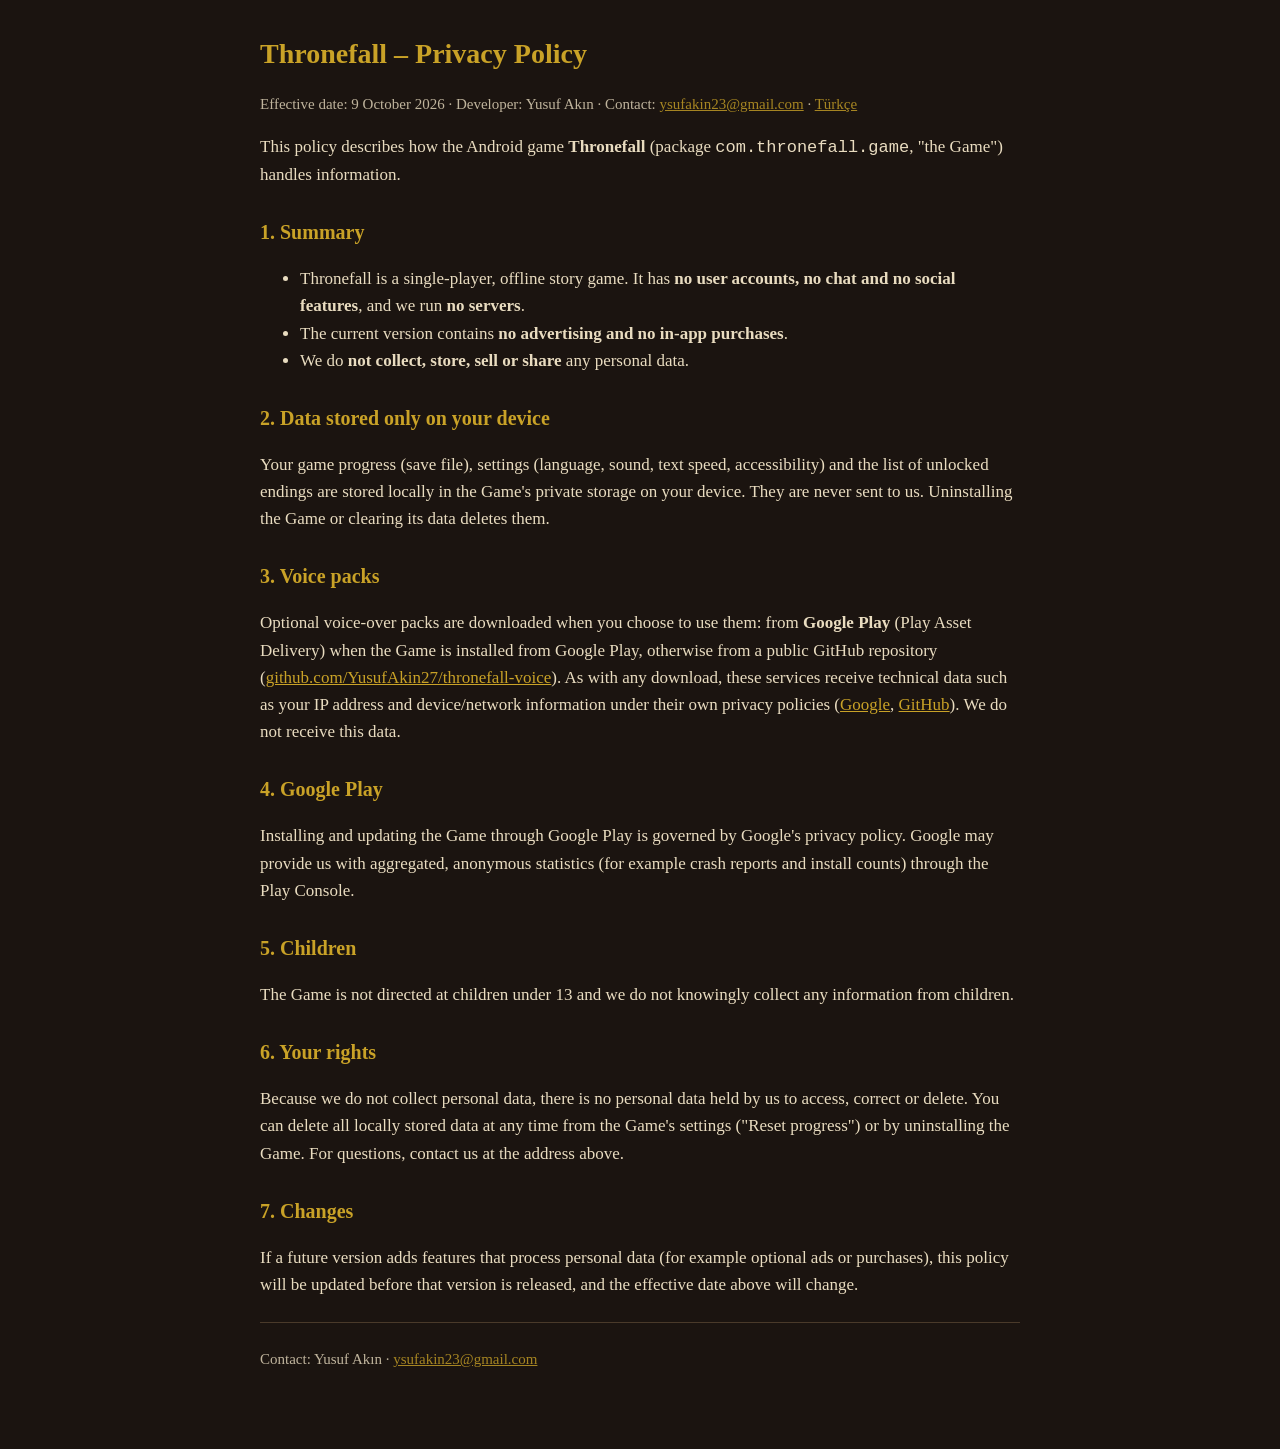
==== docs/privacy/index.html @ b5269f50 "Privacy policy (v1: no ads, no IAP) for GitHub Pages Co-Authored-By: Claude Opus 5.5 <noreply@anthro" ====
<!doctype html><html lang="en"><head><meta charset="utf-8"><meta name="viewport" content="width=device-width,initial-scale=1"><title>Thronefall – Privacy Policy</title><link rel="stylesheet" href="../_style.css"></head>
<body><main>
<h1>Thronefall – Privacy Policy</h1>
<p class="meta">Effective date: 9 October 2026 · Developer: Yusuf Akın · Contact: <a href="mailto:ysufakin23@gmail.com">ysufakin23@gmail.com</a> · <a href="tr/">Türkçe</a></p>
<p>This policy describes how the Android game <strong>Thronefall</strong> (package <code>com.thronefall.game</code>, "the Game") handles information.</p>
<h2>1. Summary</h2>
<ul>
<li>Thronefall is a single-player, offline story game. It has <strong>no user accounts, no chat and no social features</strong>, and we run <strong>no servers</strong>.</li>
<li>The current version contains <strong>no advertising and no in-app purchases</strong>.</li>
<li>We do <strong>not collect, store, sell or share</strong> any personal data.</li>
</ul>
<h2>2. Data stored only on your device</h2>
<p>Your game progress (save file), settings (language, sound, text speed, accessibility) and the list of unlocked endings are stored locally in the Game's private storage on your device. They are never sent to us. Uninstalling the Game or clearing its data deletes them.</p>
<h2>3. Voice packs</h2>
<p>Optional voice-over packs are downloaded when you choose to use them: from <strong>Google Play</strong> (Play Asset Delivery) when the Game is installed from Google Play, otherwise from a public GitHub repository (<a href="https://github.com/YusufAkin27/thronefall-voice">github.com/YusufAkin27/thronefall-voice</a>). As with any download, these services receive technical data such as your IP address and device/network information under their own privacy policies (<a href="https://policies.google.com/privacy">Google</a>, <a href="https://docs.github.com/site-policy/privacy-policies/github-general-privacy-statement">GitHub</a>). We do not receive this data.</p>
<h2>4. Google Play</h2>
<p>Installing and updating the Game through Google Play is governed by Google's privacy policy. Google may provide us with aggregated, anonymous statistics (for example crash reports and install counts) through the Play Console.</p>
<h2>5. Children</h2>
<p>The Game is not directed at children under 13 and we do not knowingly collect any information from children.</p>
<h2>6. Your rights</h2>
<p>Because we do not collect personal data, there is no personal data held by us to access, correct or delete. You can delete all locally stored data at any time from the Game's settings ("Reset progress") or by uninstalling the Game. For questions, contact us at the address above.</p>
<h2>7. Changes</h2>
<p>If a future version adds features that process personal data (for example optional ads or purchases), this policy will be updated before that version is released, and the effective date above will change.</p>
<hr><p class="meta">Contact: Yusuf Akın · <a href="mailto:ysufakin23@gmail.com">ysufakin23@gmail.com</a></p>
</main></body></html>
---- docs/_style.css ----
:root{--ink:#1B1410;--parch:#E9DCC0;--gold:#C9A227;--crimson:#8E1F2B}
body{margin:0;background:var(--ink);color:var(--parch);font:17px/1.6 Georgia,serif}
main{max-width:760px;margin:0 auto;padding:32px 20px 64px}
h1{color:var(--gold);font-size:28px;margin:0 0 4px}h2{color:var(--gold);font-size:20px;margin-top:28px}
a{color:var(--gold)}.meta{opacity:.8;font-size:15px}hr{border:0;border-top:1px solid #4a3a2a;margin:24px 0}
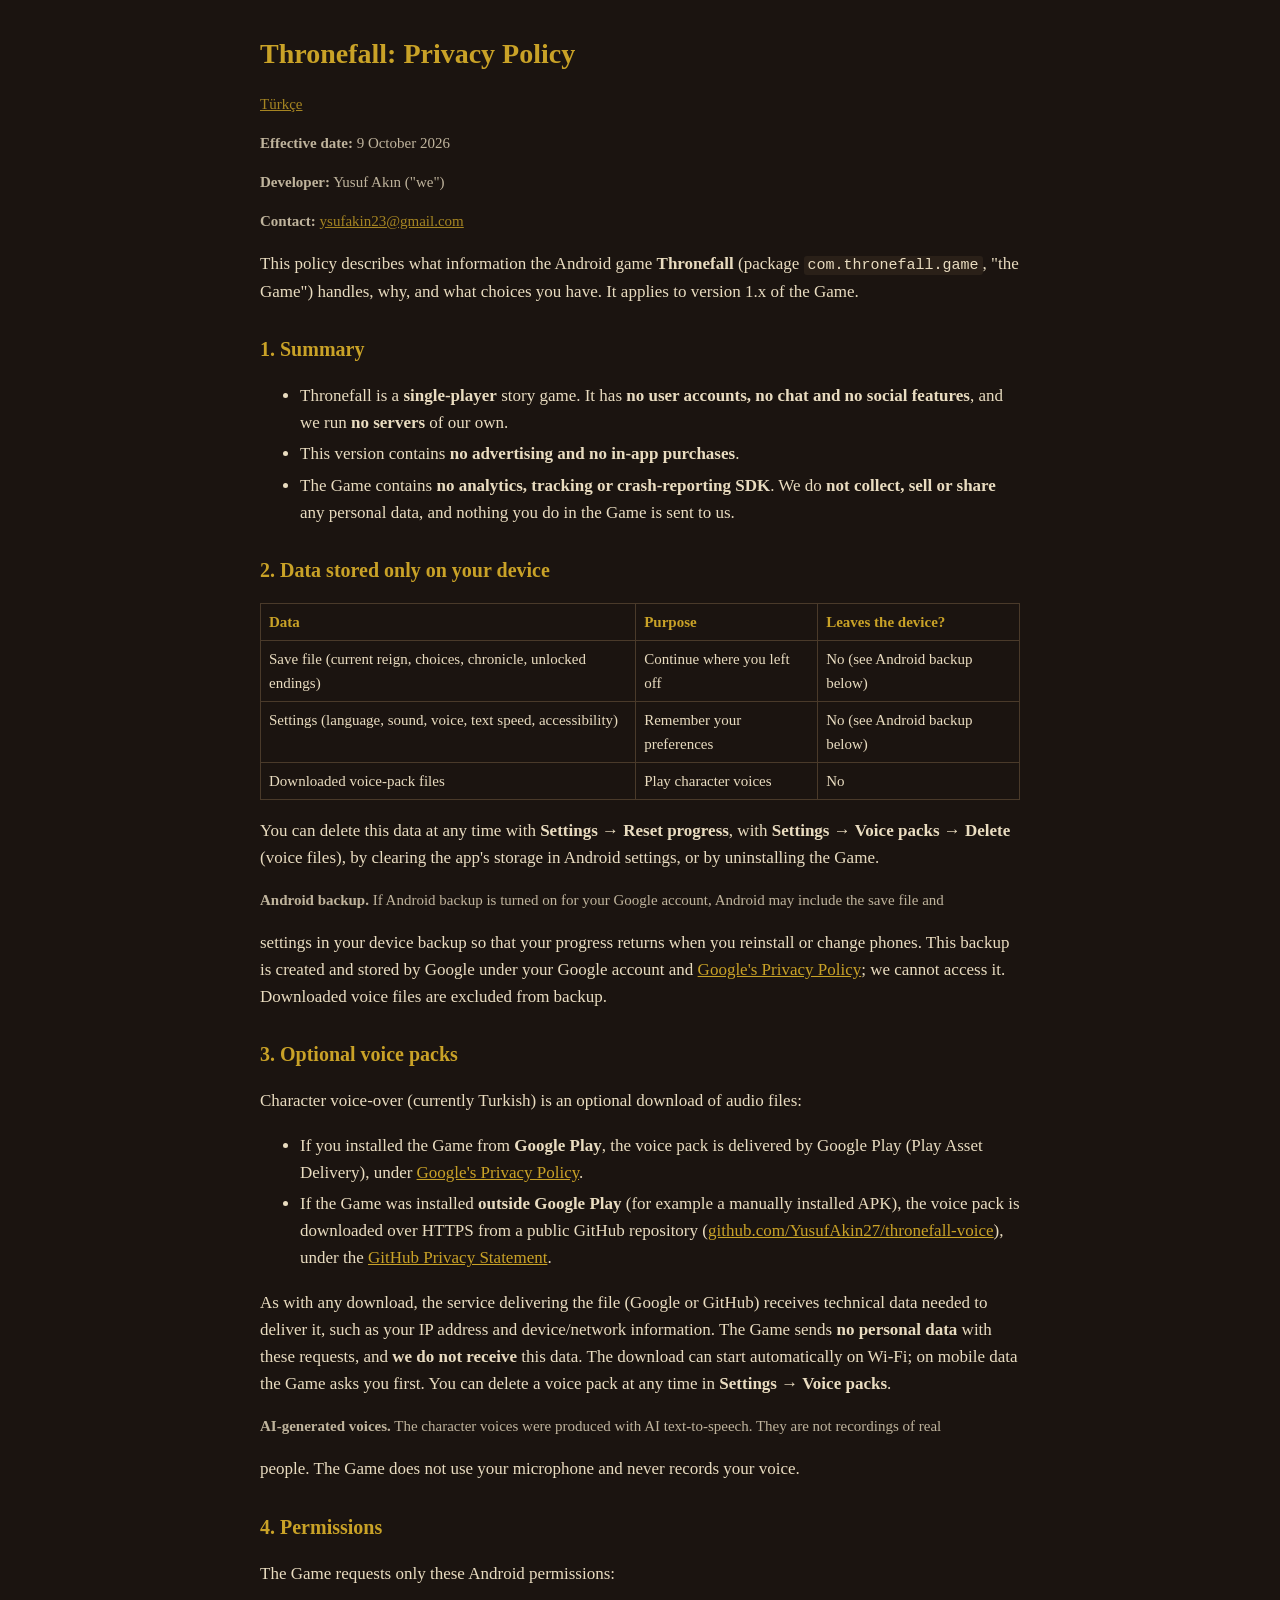
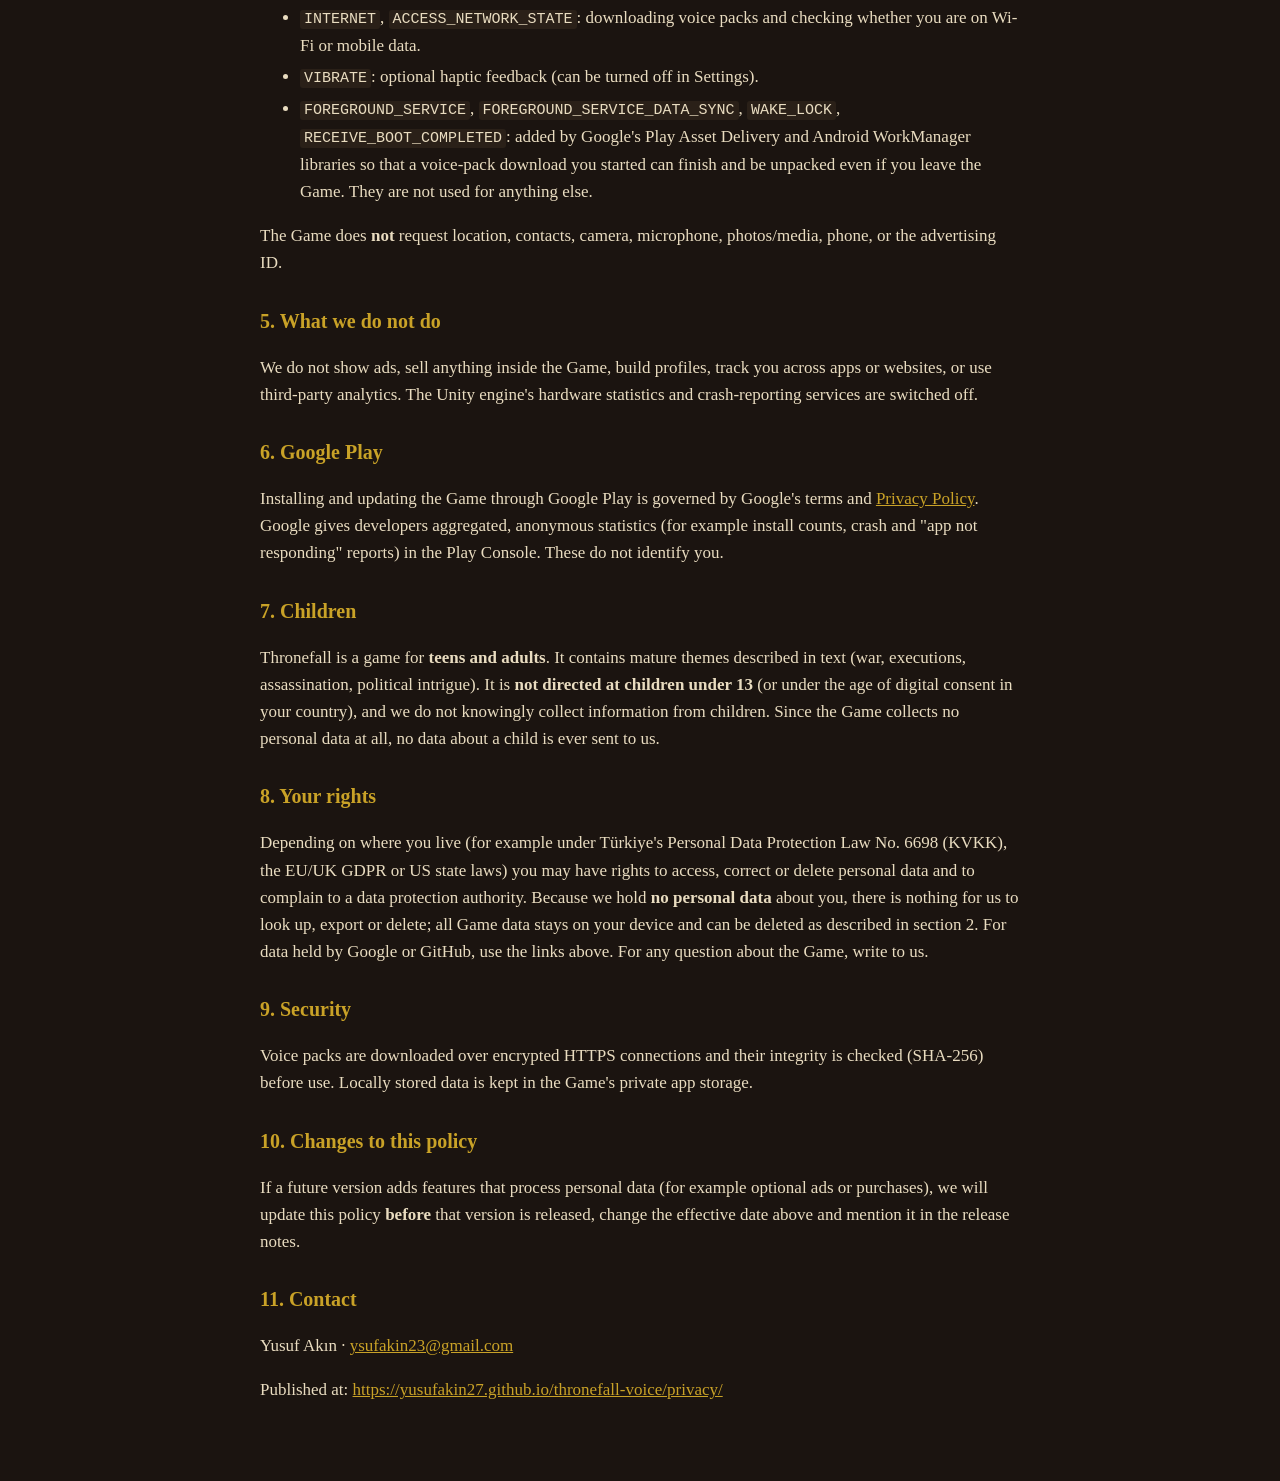
==== commit cfc2d785: "Privacy policy v1: permissions, Android backup, AI voices, KVKK; add /privacy.html alias Co-Authored" ====
--- a/docs/privacy/index.html
+++ b/docs/privacy/index.html
@@ -1,25 +1,52 @@
-<!doctype html><html lang="en"><head><meta charset="utf-8"><meta name="viewport" content="width=device-width,initial-scale=1"><title>Thronefall – Privacy Policy</title><link rel="stylesheet" href="../_style.css"></head>
+<!doctype html><html lang="en"><head><meta charset="utf-8"><meta name="viewport" content="width=device-width,initial-scale=1"><title>Thronefall: Privacy Policy</title><link rel="stylesheet" href="../_style.css"></head>
 <body><main>
-<h1>Thronefall – Privacy Policy</h1>
-<p class="meta">Effective date: 9 October 2026 · Developer: Yusuf Akın · Contact: <a href="mailto:ysufakin23@gmail.com">ysufakin23@gmail.com</a> · <a href="tr/">Türkçe</a></p>
-<p>This policy describes how the Android game <strong>Thronefall</strong> (package <code>com.thronefall.game</code>, "the Game") handles information.</p>
+<h1>Thronefall: Privacy Policy</h1>
+<p class="meta"><a href="tr/">Türkçe</a></p>
+<p class="meta"><strong>Effective date:</strong> 9 October 2026</p>
+<p class="meta"><strong>Developer:</strong> Yusuf Akın ("we")</p>
+<p class="meta"><strong>Contact:</strong> <a href="mailto:ysufakin23@gmail.com">ysufakin23@gmail.com</a></p>
+<p>This policy describes what information the Android game <strong>Thronefall</strong> (package <code>com.thronefall.game</code>, "the Game") handles, why, and what choices you have. It applies to version 1.x of the Game.</p>
 <h2>1. Summary</h2>
 <ul>
-<li>Thronefall is a single-player, offline story game. It has <strong>no user accounts, no chat and no social features</strong>, and we run <strong>no servers</strong>.</li>
-<li>The current version contains <strong>no advertising and no in-app purchases</strong>.</li>
-<li>We do <strong>not collect, store, sell or share</strong> any personal data.</li>
+<li>Thronefall is a <strong>single-player</strong> story game. It has <strong>no user accounts, no chat and no social features</strong>, and we run <strong>no servers</strong> of our own.</li>
+<li>This version contains <strong>no advertising and no in-app purchases</strong>.</li>
+<li>The Game contains <strong>no analytics, tracking or crash-reporting SDK</strong>. We do <strong>not collect, sell or share</strong> any personal data, and nothing you do in the Game is sent to us.</li>
 </ul>
 <h2>2. Data stored only on your device</h2>
-<p>Your game progress (save file), settings (language, sound, text speed, accessibility) and the list of unlocked endings are stored locally in the Game's private storage on your device. They are never sent to us. Uninstalling the Game or clearing its data deletes them.</p>
-<h2>3. Voice packs</h2>
-<p>Optional voice-over packs are downloaded when you choose to use them: from <strong>Google Play</strong> (Play Asset Delivery) when the Game is installed from Google Play, otherwise from a public GitHub repository (<a href="https://github.com/YusufAkin27/thronefall-voice">github.com/YusufAkin27/thronefall-voice</a>). As with any download, these services receive technical data such as your IP address and device/network information under their own privacy policies (<a href="https://policies.google.com/privacy">Google</a>, <a href="https://docs.github.com/site-policy/privacy-policies/github-general-privacy-statement">GitHub</a>). We do not receive this data.</p>
-<h2>4. Google Play</h2>
-<p>Installing and updating the Game through Google Play is governed by Google's privacy policy. Google may provide us with aggregated, anonymous statistics (for example crash reports and install counts) through the Play Console.</p>
-<h2>5. Children</h2>
-<p>The Game is not directed at children under 13 and we do not knowingly collect any information from children.</p>
-<h2>6. Your rights</h2>
-<p>Because we do not collect personal data, there is no personal data held by us to access, correct or delete. You can delete all locally stored data at any time from the Game's settings ("Reset progress") or by uninstalling the Game. For questions, contact us at the address above.</p>
-<h2>7. Changes</h2>
-<p>If a future version adds features that process personal data (for example optional ads or purchases), this policy will be updated before that version is released, and the effective date above will change.</p>
-<hr><p class="meta">Contact: Yusuf Akın · <a href="mailto:ysufakin23@gmail.com">ysufakin23@gmail.com</a></p>
+<div class="tw"><table><tr><th>Data</th><th>Purpose</th><th>Leaves the device?</th></tr><tr><td>Save file (current reign, choices, chronicle, unlocked endings)</td><td>Continue where you left off</td><td>No (see Android backup below)</td></tr><tr><td>Settings (language, sound, voice, text speed, accessibility)</td><td>Remember your preferences</td><td>No (see Android backup below)</td></tr><tr><td>Downloaded voice-pack files</td><td>Play character voices</td><td>No</td></tr></table></div>
+<p>You can delete this data at any time with <strong>Settings → Reset progress</strong>, with <strong>Settings → Voice packs → Delete</strong> (voice files), by clearing the app's storage in Android settings, or by uninstalling the Game.</p>
+<p class="meta"><strong>Android backup.</strong> If Android backup is turned on for your Google account, Android may include the save file and</p>
+<p>settings in your device backup so that your progress returns when you reinstall or change phones. This backup is created and stored by Google under your Google account and <a href="https://policies.google.com/privacy">Google's Privacy Policy</a>; we cannot access it. Downloaded voice files are excluded from backup.</p>
+<h2>3. Optional voice packs</h2>
+<p>Character voice-over (currently Turkish) is an optional download of audio files:</p>
+<ul>
+<li>If you installed the Game from <strong>Google Play</strong>, the voice pack is delivered by Google Play (Play Asset Delivery), under <a href="https://policies.google.com/privacy">Google's Privacy Policy</a>.</li>
+<li>If the Game was installed <strong>outside Google Play</strong> (for example a manually installed APK), the voice pack is downloaded over HTTPS from a public GitHub repository (<a href="https://github.com/YusufAkin27/thronefall-voice">github.com/YusufAkin27/thronefall-voice</a>), under the <a href="https://docs.github.com/site-policy/privacy-policies/github-general-privacy-statement">GitHub Privacy Statement</a>.</li>
+</ul>
+<p>As with any download, the service delivering the file (Google or GitHub) receives technical data needed to deliver it, such as your IP address and device/network information. The Game sends <strong>no personal data</strong> with these requests, and <strong>we do not receive</strong> this data. The download can start automatically on Wi-Fi; on mobile data the Game asks you first. You can delete a voice pack at any time in <strong>Settings → Voice packs</strong>.</p>
+<p class="meta"><strong>AI-generated voices.</strong> The character voices were produced with AI text-to-speech. They are not recordings of real</p>
+<p>people. The Game does not use your microphone and never records your voice.</p>
+<h2>4. Permissions</h2>
+<p>The Game requests only these Android permissions:</p>
+<ul>
+<li><code>INTERNET</code>, <code>ACCESS_NETWORK_STATE</code>: downloading voice packs and checking whether you are on Wi-Fi or mobile data.</li>
+<li><code>VIBRATE</code>: optional haptic feedback (can be turned off in Settings).</li>
+<li><code>FOREGROUND_SERVICE</code>, <code>FOREGROUND_SERVICE_DATA_SYNC</code>, <code>WAKE_LOCK</code>, <code>RECEIVE_BOOT_COMPLETED</code>: added by Google's Play Asset Delivery and Android WorkManager libraries so that a voice-pack download you started can finish and be unpacked even if you leave the Game. They are not used for anything else.</li>
+</ul>
+<p>The Game does <strong>not</strong> request location, contacts, camera, microphone, photos/media, phone, or the advertising ID.</p>
+<h2>5. What we do not do</h2>
+<p>We do not show ads, sell anything inside the Game, build profiles, track you across apps or websites, or use third-party analytics. The Unity engine's hardware statistics and crash-reporting services are switched off.</p>
+<h2>6. Google Play</h2>
+<p>Installing and updating the Game through Google Play is governed by Google's terms and <a href="https://policies.google.com/privacy">Privacy Policy</a>. Google gives developers aggregated, anonymous statistics (for example install counts, crash and "app not responding" reports) in the Play Console. These do not identify you.</p>
+<h2>7. Children</h2>
+<p>Thronefall is a game for <strong>teens and adults</strong>. It contains mature themes described in text (war, executions, assassination, political intrigue). It is <strong>not directed at children under 13</strong> (or under the age of digital consent in your country), and we do not knowingly collect information from children. Since the Game collects no personal data at all, no data about a child is ever sent to us.</p>
+<h2>8. Your rights</h2>
+<p>Depending on where you live (for example under Türkiye's Personal Data Protection Law No. 6698 (KVKK), the EU/UK GDPR or US state laws) you may have rights to access, correct or delete personal data and to complain to a data protection authority. Because we hold <strong>no personal data</strong> about you, there is nothing for us to look up, export or delete; all Game data stays on your device and can be deleted as described in section 2. For data held by Google or GitHub, use the links above. For any question about the Game, write to us.</p>
+<h2>9. Security</h2>
+<p>Voice packs are downloaded over encrypted HTTPS connections and their integrity is checked (SHA-256) before use. Locally stored data is kept in the Game's private app storage.</p>
+<h2>10. Changes to this policy</h2>
+<p>If a future version adds features that process personal data (for example optional ads or purchases), we will update this policy <strong>before</strong> that version is released, change the effective date above and mention it in the release notes.</p>
+<h2>11. Contact</h2>
+<p>Yusuf Akın · <a href="mailto:ysufakin23@gmail.com">ysufakin23@gmail.com</a></p>
+<p>Published at: <a href="https://yusufakin27.github.io/thronefall-voice/privacy/">https://yusufakin27.github.io/thronefall-voice/privacy/</a></p>
 </main></body></html>
--- a/docs/_style.css
+++ b/docs/_style.css
@@ -3,3 +3,6 @@
 main{max-width:760px;margin:0 auto;padding:32px 20px 64px}
 h1{color:var(--gold);font-size:28px;margin:0 0 4px}h2{color:var(--gold);font-size:20px;margin-top:28px}
 a{color:var(--gold)}.meta{opacity:.8;font-size:15px}hr{border:0;border-top:1px solid #4a3a2a;margin:24px 0}
+code{font-size:15px;background:#2a2018;padding:1px 4px;border-radius:3px;overflow-wrap:anywhere}
+.tw{overflow-x:auto}table{border-collapse:collapse;width:100%;font-size:15px}th,td{border:1px solid #4a3a2a;padding:6px 8px;text-align:left;vertical-align:top}th{color:var(--gold)}
+li{margin:4px 0}
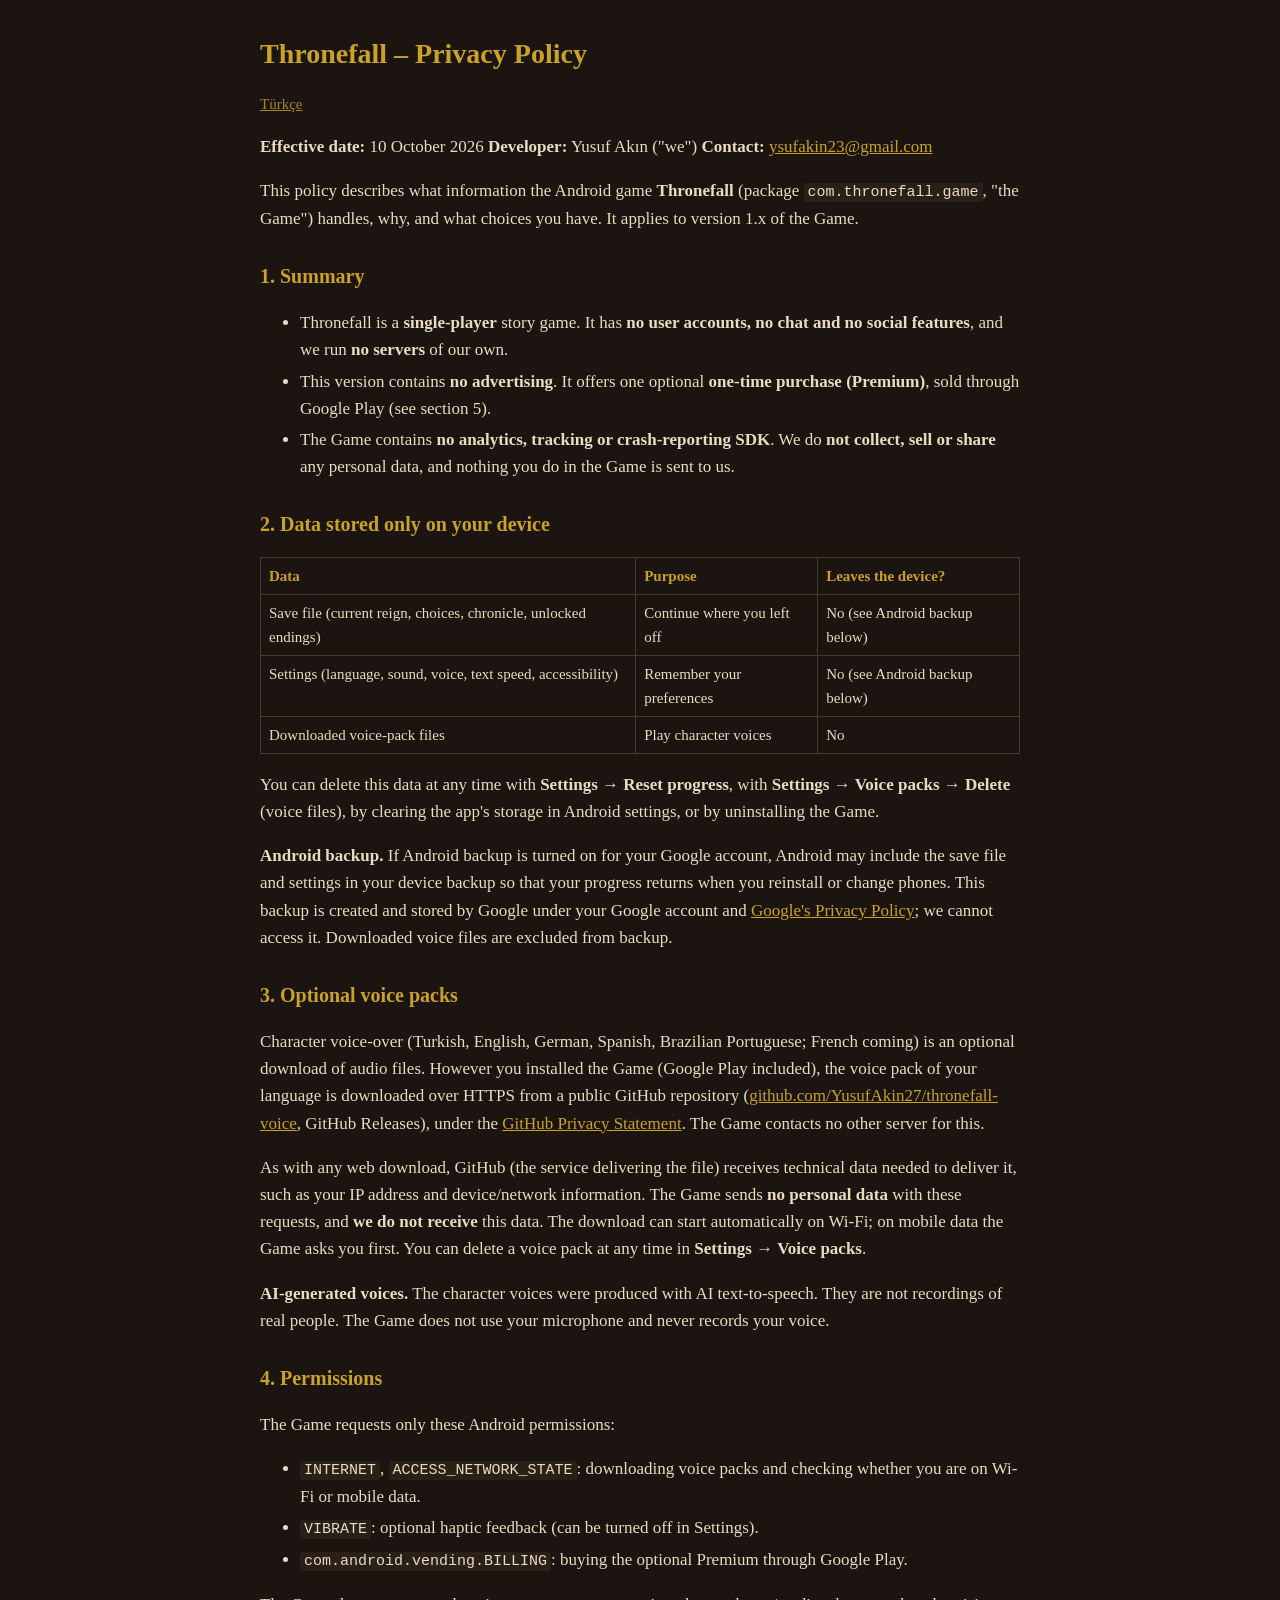
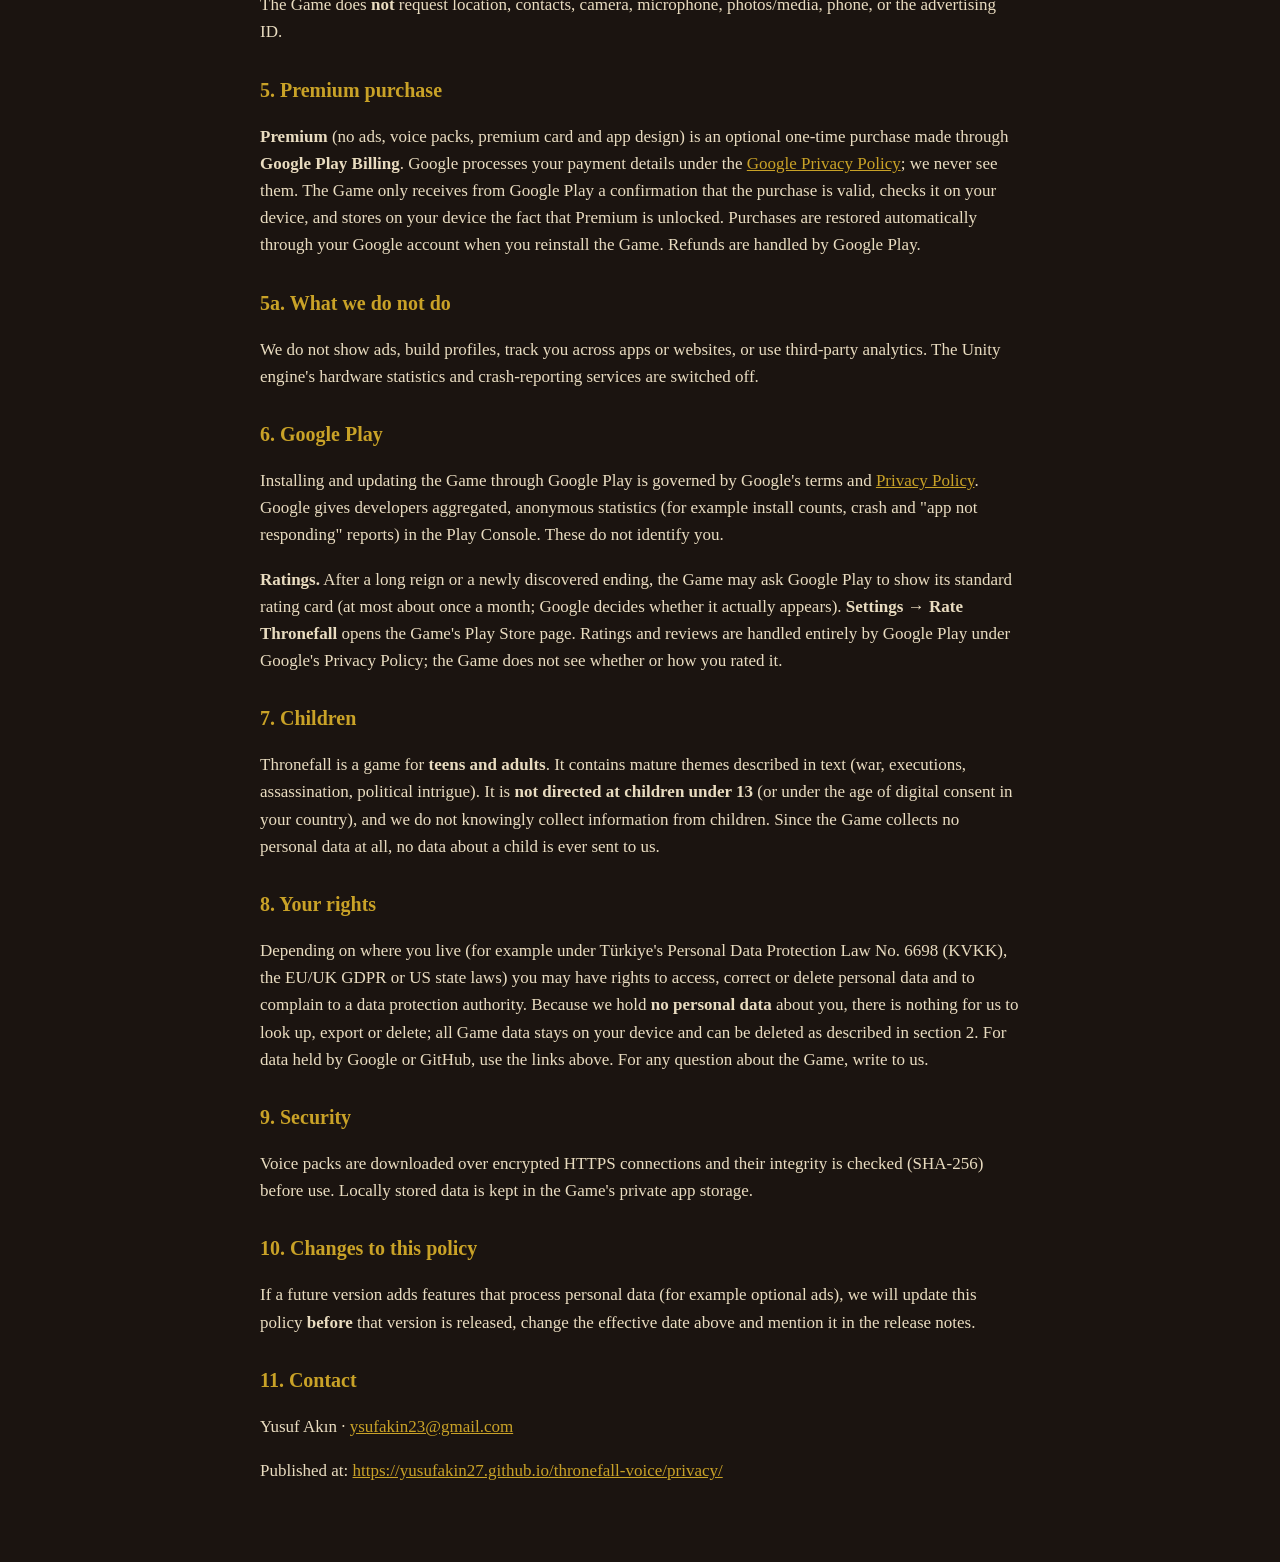
==== commit 8a45693d: "Privacy policy 10 Oct 2026: Premium purchase via Google Play, voice packs from GitHub for all instal" ====
--- a/docs/privacy/index.html
+++ b/docs/privacy/index.html
@@ -1,51 +1,108 @@
-<!doctype html><html lang="en"><head><meta charset="utf-8"><meta name="viewport" content="width=device-width,initial-scale=1"><title>Thronefall: Privacy Policy</title><link rel="stylesheet" href="../_style.css"></head>
+<!doctype html><html lang="en"><head><meta charset="utf-8"><meta name="viewport" content="width=device-width,initial-scale=1"><title>Thronefall – Privacy Policy</title><link rel="stylesheet" href="../_style.css"></head>
 <body><main>
-<h1>Thronefall: Privacy Policy</h1>
+<h1>Thronefall – Privacy Policy</h1>
 <p class="meta"><a href="tr/">Türkçe</a></p>
-<p class="meta"><strong>Effective date:</strong> 9 October 2026</p>
-<p class="meta"><strong>Developer:</strong> Yusuf Akın ("we")</p>
-<p class="meta"><strong>Contact:</strong> <a href="mailto:ysufakin23@gmail.com">ysufakin23@gmail.com</a></p>
-<p>This policy describes what information the Android game <strong>Thronefall</strong> (package <code>com.thronefall.game</code>, "the Game") handles, why, and what choices you have. It applies to version 1.x of the Game.</p>
+<p><strong>Effective date:</strong> 10 October 2026
+<strong>Developer:</strong> Yusuf Akın ("we")
+<strong>Contact:</strong> <a href="mailto:ysufakin23@gmail.com">ysufakin23@gmail.com</a></p>
+<p>This policy describes what information the Android game <strong>Thronefall</strong> (package <code>com.thronefall.game</code>, "the Game")
+handles, why, and what choices you have. It applies to version 1.x of the Game.</p>
 <h2>1. Summary</h2>
 <ul>
-<li>Thronefall is a <strong>single-player</strong> story game. It has <strong>no user accounts, no chat and no social features</strong>, and we run <strong>no servers</strong> of our own.</li>
-<li>This version contains <strong>no advertising and no in-app purchases</strong>.</li>
-<li>The Game contains <strong>no analytics, tracking or crash-reporting SDK</strong>. We do <strong>not collect, sell or share</strong> any personal data, and nothing you do in the Game is sent to us.</li>
+<li>Thronefall is a <strong>single-player</strong> story game. It has <strong>no user accounts, no chat and no social features</strong>, and we
+  run <strong>no servers</strong> of our own.</li>
+<li>This version contains <strong>no advertising</strong>. It offers one optional <strong>one-time purchase (Premium)</strong>, sold through Google Play (see section 5).</li>
+<li>The Game contains <strong>no analytics, tracking or crash-reporting SDK</strong>. We do <strong>not collect, sell or share</strong> any
+  personal data, and nothing you do in the Game is sent to us.</li>
 </ul>
 <h2>2. Data stored only on your device</h2>
-<div class="tw"><table><tr><th>Data</th><th>Purpose</th><th>Leaves the device?</th></tr><tr><td>Save file (current reign, choices, chronicle, unlocked endings)</td><td>Continue where you left off</td><td>No (see Android backup below)</td></tr><tr><td>Settings (language, sound, voice, text speed, accessibility)</td><td>Remember your preferences</td><td>No (see Android backup below)</td></tr><tr><td>Downloaded voice-pack files</td><td>Play character voices</td><td>No</td></tr></table></div>
-<p>You can delete this data at any time with <strong>Settings → Reset progress</strong>, with <strong>Settings → Voice packs → Delete</strong> (voice files), by clearing the app's storage in Android settings, or by uninstalling the Game.</p>
-<p class="meta"><strong>Android backup.</strong> If Android backup is turned on for your Google account, Android may include the save file and</p>
-<p>settings in your device backup so that your progress returns when you reinstall or change phones. This backup is created and stored by Google under your Google account and <a href="https://policies.google.com/privacy">Google's Privacy Policy</a>; we cannot access it. Downloaded voice files are excluded from backup.</p>
+<table>
+<thead>
+<tr>
+<th>Data</th>
+<th>Purpose</th>
+<th>Leaves the device?</th>
+</tr>
+</thead>
+<tbody>
+<tr>
+<td>Save file (current reign, choices, chronicle, unlocked endings)</td>
+<td>Continue where you left off</td>
+<td>No (see Android backup below)</td>
+</tr>
+<tr>
+<td>Settings (language, sound, voice, text speed, accessibility)</td>
+<td>Remember your preferences</td>
+<td>No (see Android backup below)</td>
+</tr>
+<tr>
+<td>Downloaded voice-pack files</td>
+<td>Play character voices</td>
+<td>No</td>
+</tr>
+</tbody>
+</table>
+<p>You can delete this data at any time with <strong>Settings → Reset progress</strong>, with <strong>Settings → Voice packs → Delete</strong>
+(voice files), by clearing the app's storage in Android settings, or by uninstalling the Game.</p>
+<p><strong>Android backup.</strong> If Android backup is turned on for your Google account, Android may include the save file and
+settings in your device backup so that your progress returns when you reinstall or change phones. This backup is
+created and stored by Google under your Google account and <a href="https://policies.google.com/privacy">Google's Privacy Policy</a>;
+we cannot access it. Downloaded voice files are excluded from backup.</p>
 <h2>3. Optional voice packs</h2>
-<p>Character voice-over (currently Turkish) is an optional download of audio files:</p>
-<ul>
-<li>If you installed the Game from <strong>Google Play</strong>, the voice pack is delivered by Google Play (Play Asset Delivery), under <a href="https://policies.google.com/privacy">Google's Privacy Policy</a>.</li>
-<li>If the Game was installed <strong>outside Google Play</strong> (for example a manually installed APK), the voice pack is downloaded over HTTPS from a public GitHub repository (<a href="https://github.com/YusufAkin27/thronefall-voice">github.com/YusufAkin27/thronefall-voice</a>), under the <a href="https://docs.github.com/site-policy/privacy-policies/github-general-privacy-statement">GitHub Privacy Statement</a>.</li>
-</ul>
-<p>As with any download, the service delivering the file (Google or GitHub) receives technical data needed to deliver it, such as your IP address and device/network information. The Game sends <strong>no personal data</strong> with these requests, and <strong>we do not receive</strong> this data. The download can start automatically on Wi-Fi; on mobile data the Game asks you first. You can delete a voice pack at any time in <strong>Settings → Voice packs</strong>.</p>
-<p class="meta"><strong>AI-generated voices.</strong> The character voices were produced with AI text-to-speech. They are not recordings of real</p>
-<p>people. The Game does not use your microphone and never records your voice.</p>
+<p>Character voice-over (Turkish, English, German, Spanish, Brazilian Portuguese; French coming) is an optional download
+of audio files. However you installed the Game (Google Play included), the voice pack of your language is downloaded
+over HTTPS from a public GitHub repository
+(<a href="https://github.com/YusufAkin27/thronefall-voice">github.com/YusufAkin27/thronefall-voice</a>, GitHub Releases), under the
+<a href="https://docs.github.com/site-policy/privacy-policies/github-general-privacy-statement">GitHub Privacy Statement</a>.
+The Game contacts no other server for this.</p>
+<p>As with any web download, GitHub (the service delivering the file) receives technical data needed to deliver it,
+such as your IP address and device/network information. The Game sends <strong>no personal data</strong> with these requests, and
+<strong>we do not receive</strong> this data. The download can start automatically on Wi-Fi; on mobile data the Game asks you first.
+You can delete a voice pack at any time in <strong>Settings → Voice packs</strong>.</p>
+<p><strong>AI-generated voices.</strong> The character voices were produced with AI text-to-speech. They are not recordings of real
+people. The Game does not use your microphone and never records your voice.</p>
 <h2>4. Permissions</h2>
 <p>The Game requests only these Android permissions:</p>
 <ul>
 <li><code>INTERNET</code>, <code>ACCESS_NETWORK_STATE</code>: downloading voice packs and checking whether you are on Wi-Fi or mobile data.</li>
 <li><code>VIBRATE</code>: optional haptic feedback (can be turned off in Settings).</li>
-<li><code>FOREGROUND_SERVICE</code>, <code>FOREGROUND_SERVICE_DATA_SYNC</code>, <code>WAKE_LOCK</code>, <code>RECEIVE_BOOT_COMPLETED</code>: added by Google's Play Asset Delivery and Android WorkManager libraries so that a voice-pack download you started can finish and be unpacked even if you leave the Game. They are not used for anything else.</li>
+<li><code>com.android.vending.BILLING</code>: buying the optional Premium through Google Play.</li>
 </ul>
 <p>The Game does <strong>not</strong> request location, contacts, camera, microphone, photos/media, phone, or the advertising ID.</p>
-<h2>5. What we do not do</h2>
-<p>We do not show ads, sell anything inside the Game, build profiles, track you across apps or websites, or use third-party analytics. The Unity engine's hardware statistics and crash-reporting services are switched off.</p>
+<h2>5. Premium purchase</h2>
+<p><strong>Premium</strong> (no ads, voice packs, premium card and app design) is an optional one-time purchase made through
+<strong>Google Play Billing</strong>. Google processes your payment details under the <a href="https://policies.google.com/privacy">Google Privacy Policy</a>;
+we never see them. The Game only receives from Google Play a confirmation that the purchase is valid, checks it on your
+device, and stores on your device the fact that Premium is unlocked. Purchases are restored automatically through
+your Google account when you reinstall the Game. Refunds are handled by Google Play.</p>
+<h2>5a. What we do not do</h2>
+<p>We do not show ads, build profiles, track you across apps or websites, or use
+third-party analytics. The Unity engine's hardware statistics and crash-reporting services are switched off.</p>
 <h2>6. Google Play</h2>
-<p>Installing and updating the Game through Google Play is governed by Google's terms and <a href="https://policies.google.com/privacy">Privacy Policy</a>. Google gives developers aggregated, anonymous statistics (for example install counts, crash and "app not responding" reports) in the Play Console. These do not identify you.</p>
+<p>Installing and updating the Game through Google Play is governed by Google's terms and
+<a href="https://policies.google.com/privacy">Privacy Policy</a>. Google gives developers aggregated, anonymous statistics (for
+example install counts, crash and "app not responding" reports) in the Play Console. These do not identify you.</p>
+<p><strong>Ratings.</strong> After a long reign or a newly discovered ending, the Game may ask Google Play to show its standard
+rating card (at most about once a month; Google decides whether it actually appears). <strong>Settings → Rate Thronefall</strong>
+opens the Game's Play Store page. Ratings and reviews are handled entirely by Google Play under Google's Privacy
+Policy; the Game does not see whether or how you rated it.</p>
 <h2>7. Children</h2>
-<p>Thronefall is a game for <strong>teens and adults</strong>. It contains mature themes described in text (war, executions, assassination, political intrigue). It is <strong>not directed at children under 13</strong> (or under the age of digital consent in your country), and we do not knowingly collect information from children. Since the Game collects no personal data at all, no data about a child is ever sent to us.</p>
+<p>Thronefall is a game for <strong>teens and adults</strong>. It contains mature themes described in text (war, executions,
+assassination, political intrigue). It is <strong>not directed at children under 13</strong> (or under the age of digital consent
+in your country), and we do not knowingly collect information from children. Since the Game collects no personal data
+at all, no data about a child is ever sent to us.</p>
 <h2>8. Your rights</h2>
-<p>Depending on where you live (for example under Türkiye's Personal Data Protection Law No. 6698 (KVKK), the EU/UK GDPR or US state laws) you may have rights to access, correct or delete personal data and to complain to a data protection authority. Because we hold <strong>no personal data</strong> about you, there is nothing for us to look up, export or delete; all Game data stays on your device and can be deleted as described in section 2. For data held by Google or GitHub, use the links above. For any question about the Game, write to us.</p>
+<p>Depending on where you live (for example under Türkiye's Personal Data Protection Law No. 6698 (KVKK), the EU/UK
+GDPR or US state laws) you may have rights to access, correct or delete personal data and to complain to a data
+protection authority. Because we hold <strong>no personal data</strong> about you, there is nothing for us to look up, export or
+delete; all Game data stays on your device and can be deleted as described in section 2. For data held by Google or
+GitHub, use the links above. For any question about the Game, write to us.</p>
 <h2>9. Security</h2>
-<p>Voice packs are downloaded over encrypted HTTPS connections and their integrity is checked (SHA-256) before use. Locally stored data is kept in the Game's private app storage.</p>
+<p>Voice packs are downloaded over encrypted HTTPS connections and their integrity is checked (SHA-256) before use.
+Locally stored data is kept in the Game's private app storage.</p>
 <h2>10. Changes to this policy</h2>
-<p>If a future version adds features that process personal data (for example optional ads or purchases), we will update this policy <strong>before</strong> that version is released, change the effective date above and mention it in the release notes.</p>
+<p>If a future version adds features that process personal data (for example optional ads), we will update
+this policy <strong>before</strong> that version is released, change the effective date above and mention it in the release notes.</p>
 <h2>11. Contact</h2>
 <p>Yusuf Akın · <a href="mailto:ysufakin23@gmail.com">ysufakin23@gmail.com</a></p>
 <p>Published at: <a href="https://yusufakin27.github.io/thronefall-voice/privacy/">https://yusufakin27.github.io/thronefall-voice/privacy/</a></p>
